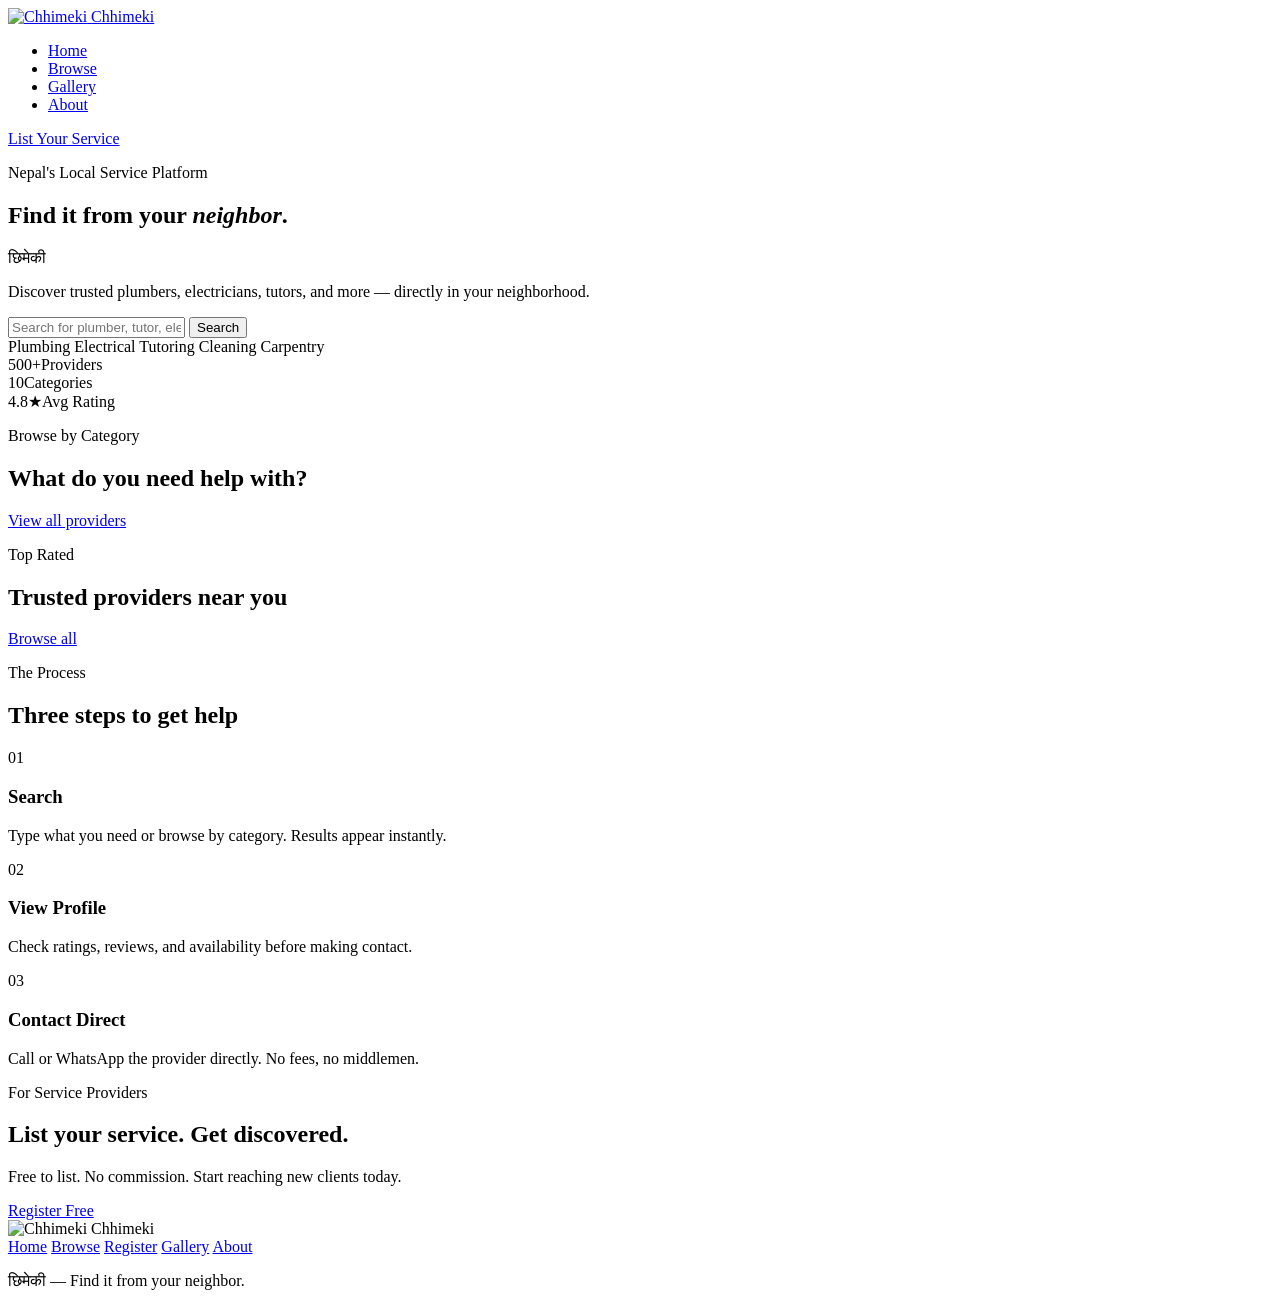
==== index.html @ 04ec8d13 "Initial commmit of index page" ====
<!DOCTYPE html>
<html lang="en">
<head>
  <meta charset="UTF-8">
  <meta name="viewport" content="width=device-width, initial-scale=1.0">
  <title>Chhimeki — Find it from your neighbor</title>
  <link rel="stylesheet" href="css/style.css">
  <link rel="stylesheet" href="css/nav.css">
  <link rel="stylesheet" href="css/pages/home.css">
</head>
<body>

  <!-- NAVBAR -->
  <nav id="navbar">
    <a href="index.html" class="nav-logo">
      <img src="assets/logo.png" alt="Chhimeki">
      <span>Chhimeki</span>
    </a>
    <ul class="nav-links">
      <li><a href="index.html" class="active">Home</a></li>
      <li><a href="browse.html">Browse</a></li>
      <li><a href="gallery.html">Gallery</a></li>
      <li><a href="about.html">About</a></li>
    </ul>
    <a href="register.html" class="btn-primary">List Your Service</a>
  </nav>

  <!-- HERO -->
  <section id="hero">
    <div class="hero-content">
      <p class="hero-label">Nepal's Local Service Platform</p>
      <h1 class="hero-title">Find it from your <em>neighbor</em>.</h1>
      <p class="hero-nepali">छिमेकी</p>
      <p class="hero-desc">Discover trusted plumbers, electricians, tutors, and more — directly in your neighborhood.</p>
      <div class="hero-search">
        <input type="text" id="heroSearch" placeholder="Search for plumber, tutor, electrician...">
        <button id="searchBtn">Search</button>
      </div>
      <div class="hero-tags">
        <span data-cat="Plumbing">Plumbing</span>
        <span data-cat="Electrical">Electrical</span>
        <span data-cat="Tutoring">Tutoring</span>
        <span data-cat="Cleaning">Cleaning</span>
        <span data-cat="Carpentry">Carpentry</span>
      </div>
    </div>
    <div class="hero-visual">
      <div class="stats-card">
        <div class="stat"><span class="stat-num">500+</span><span class="stat-label">Providers</span></div>
        <div class="stat"><span class="stat-num">10</span><span class="stat-label">Categories</span></div>
        <div class="stat"><span class="stat-num">4.8★</span><span class="stat-label">Avg Rating</span></div>
      </div>
    </div>
  </section>

  <!-- CATEGORIES -->
  <section id="categories">
    <div class="section-header">
      <p class="eyebrow">Browse by Category</p>
      <h2>What do you need help with?</h2>
      <a href="browse.html">View all providers</a>
    </div>
    <div id="categoriesGrid" class="categories-grid">
      <!-- Rendered by JS -->
    </div>
  </section>

  <!-- FEATURED PROVIDERS -->
  <section id="featured">
    <div class="section-header">
      <p class="eyebrow">Top Rated</p>
      <h2>Trusted providers near you</h2>
      <a href="browse.html">Browse all</a>
    </div>
    <div id="providersGrid" class="providers-grid">
      <!-- Rendered by JS -->
    </div>
  </section>

  <!-- HOW IT WORKS -->
  <section id="how-it-works">
    <div class="section-header">
      <p class="eyebrow">The Process</p>
      <h2>Three steps to get help</h2>
    </div>
    <div class="steps-grid">
      <div class="step">
        <span class="step-num">01</span>
        <h3>Search</h3>
        <p>Type what you need or browse by category. Results appear instantly.</p>
      </div>
      <div class="step">
        <span class="step-num">02</span>
        <h3>View Profile</h3>
        <p>Check ratings, reviews, and availability before making contact.</p>
      </div>
      <div class="step">
        <span class="step-num">03</span>
        <h3>Contact Direct</h3>
        <p>Call or WhatsApp the provider directly. No fees, no middlemen.</p>
      </div>
    </div>
  </section>

  <!-- PROVIDER CTA -->
  <section id="provider-cta">
    <div class="cta-content">
      <p class="eyebrow">For Service Providers</p>
      <h2>List your service. Get discovered.</h2>
      <p>Free to list. No commission. Start reaching new clients today.</p>
      <a href="register.html" class="btn-primary">Register Free</a>
    </div>
  </section>

  <!-- FOOTER -->
  <footer id="footer">
    <div class="footer-logo">
      <img src="assets/logo.png" alt="Chhimeki">
      <span>Chhimeki</span>
    </div>
    <nav class="footer-nav">
      <a href="index.html">Home</a>
      <a href="browse.html">Browse</a>
      <a href="register.html">Register</a>
      <a href="gallery.html">Gallery</a>
      <a href="about.html">About</a>
    </nav>
    <p class="footer-tagline">छिमेकी — Find it from your neighbor.</p>
  </footer>

  <script src="js/data.js"></script>
  <script src="js/render.js"></script>
  <script src="js/main.js"></script>
</body>
</html>
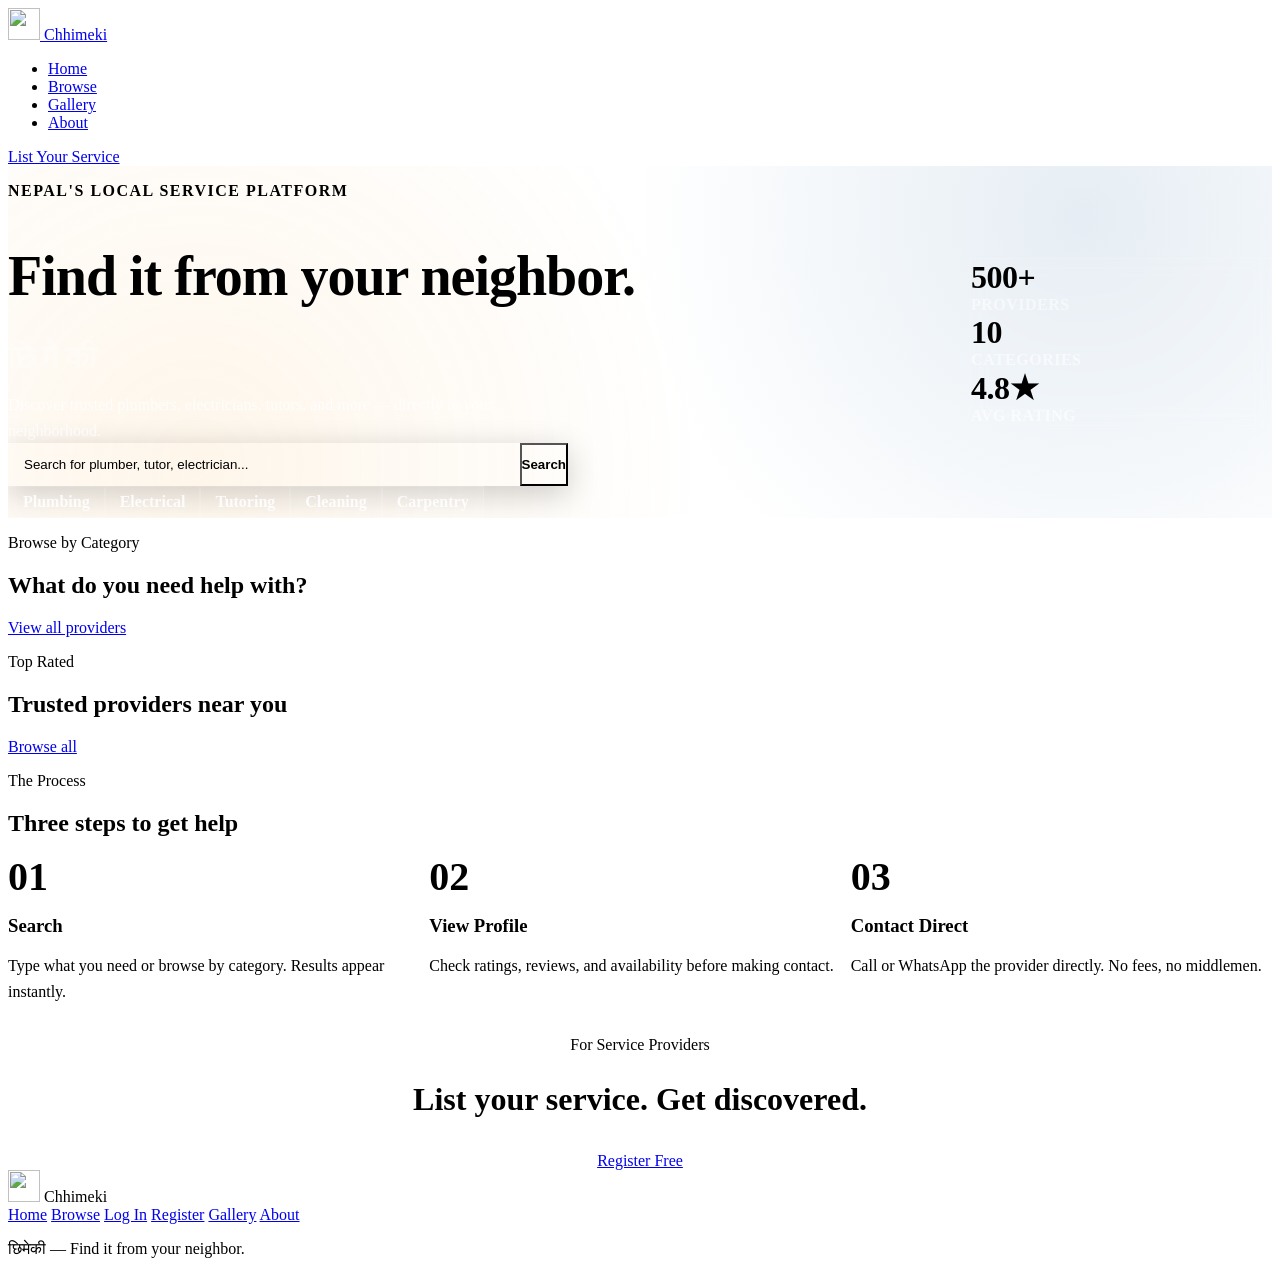
==== commit 840c7f85: "Merge branch 'main' of https://github.com/flawnlawyer/Chhimeki" ====
--- a/index.html
+++ b/index.html
@@ -13,7 +13,7 @@
   <!-- NAVBAR -->
   <nav id="navbar">
     <a href="index.html" class="nav-logo">
-      <img src="assets/logo.png" alt="Chhimeki">
+      <img src="assets/logo.svg" alt="" width="32" height="32">
       <span>Chhimeki</span>
     </a>
     <ul class="nav-links">
@@ -51,6 +51,7 @@
         <div class="stat"><span class="stat-num">4.8★</span><span class="stat-label">Avg Rating</span></div>
       </div>
     </div>
+    
   </section>
 
   <!-- CATEGORIES -->
@@ -115,12 +116,13 @@
   <!-- FOOTER -->
   <footer id="footer">
     <div class="footer-logo">
-      <img src="assets/logo.png" alt="Chhimeki">
+      <img src="assets/logo.svg" alt="" width="32" height="32">
       <span>Chhimeki</span>
     </div>
     <nav class="footer-nav">
       <a href="index.html">Home</a>
       <a href="browse.html">Browse</a>
+      <a href="login.html">Log In</a>
       <a href="register.html">Register</a>
       <a href="gallery.html">Gallery</a>
       <a href="about.html">About</a>
@@ -128,6 +130,7 @@
     <p class="footer-tagline">छिमेकी — Find it from your neighbor.</p>
   </footer>
 
+  <script src="js/session.js"></script>
   <script src="js/data.js"></script>
   <script src="js/render.js"></script>
   <script src="js/main.js"></script>
--- a/css/style.css
+++ b/css/style.css
@@ -0,0 +1 @@
+/* style.css — Chhimeki Global Styles */
--- a/css/nav.css
+++ b/css/nav.css
@@ -0,0 +1 @@
+/* nav.css — Chhimeki Navbar + Footer */
--- a/css/pages/home.css
+++ b/css/pages/home.css
@@ -0,0 +1,311 @@
+/* 
+   CHHIMEKI — HOME PAGE
+   css/pages/home.css
+ */
+
+/* ── HERO ───────────────────────────────────────────────────────────────── */
+#hero {
+  background: linear-gradient(160deg, var(--navy-dark) 0%, var(--navy) 50%, #234a72 100%);
+  color: var(--white);
+  padding: calc(var(--navbar-h) + var(--sp-12)) var(--sp-6) var(--sp-16);
+  display: grid;
+  grid-template-columns: 1fr;
+  align-items: center;
+  gap: var(--sp-12);
+  position: relative;
+  overflow: hidden;
+}
+
+#hero::before {
+  content: '';
+  position: absolute;
+  inset: 0;
+  background:
+    radial-gradient(circle at 15% 85%, rgba(244, 165, 53, 0.1) 0%, transparent 45%),
+    radial-gradient(circle at 85% 15%, rgba(46, 109, 164, 0.12) 0%, transparent 40%);
+  pointer-events: none;
+}
+
+.hero-content,
+.hero-visual {
+  position: relative;
+  z-index: 1;
+  max-width: var(--container);
+  margin: 0 auto;
+  width: 100%;
+}
+
+.hero-label {
+  font-size: var(--fs-small);
+  font-weight: 700;
+  letter-spacing: 1.5px;
+  text-transform: uppercase;
+  color: var(--amber);
+  margin-bottom: var(--sp-3);
+}
+
+.hero-title {
+  font-size: clamp(2.25rem, 6vw, 3.5rem);
+  line-height: 1.08;
+  font-weight: 800;
+  letter-spacing: -1px;
+  color: var(--white);
+  margin-bottom: var(--sp-2);
+}
+
+.hero-title em {
+  font-style: normal;
+  color: var(--amber);
+}
+
+.hero-nepali {
+  font-size: clamp(1.5rem, 4vw, 2rem);
+  font-weight: 800;
+  letter-spacing: 6px;
+  color: rgba(255, 255, 255, 0.35);
+  margin-bottom: var(--sp-4);
+}
+
+.hero-desc {
+  color: rgba(255, 255, 255, 0.75);
+  font-size: var(--fs-h3);
+  line-height: 1.6;
+  max-width: 520px;
+  margin-bottom: var(--sp-8);
+}
+
+/* Hero search */
+.hero-search {
+  display: flex;
+  gap: var(--sp-2);
+  background: var(--white);
+  border-radius: var(--r-md);
+  padding: var(--sp-1);
+  max-width: 560px;
+  margin-bottom: var(--sp-6);
+  box-shadow: 0 8px 32px rgba(0, 0, 0, 0.2);
+  transition: box-shadow var(--t-base);
+}
+
+.hero-search:focus-within {
+  box-shadow: 0 8px 32px rgba(0, 0, 0, 0.25), 0 0 0 3px rgba(244, 165, 53, 0.25);
+}
+
+.hero-search input {
+  flex: 1;
+  border: none;
+  background: transparent;
+  padding: 14px 16px;
+  color: var(--text-dark);
+  outline: none;
+}
+
+.hero-search input::placeholder {
+  color: var(--text-faint);
+}
+
+.hero-search button {
+  background: var(--amber);
+  color: var(--navy-dark);
+  font-weight: 600;
+  padding: 0 var(--sp-6);
+  border-radius: var(--r-sm);
+  transition: background var(--t-fast), transform var(--t-fast);
+}
+
+.hero-search button:hover {
+  background: var(--amber-dark);
+  transform: translateY(-1px);
+}
+
+/* Quick category tags */
+.hero-tags {
+  display: flex;
+  flex-wrap: wrap;
+  gap: var(--sp-2);
+}
+
+.hero-tags span {
+  padding: 6px 14px;
+  border-radius: var(--r-pill);
+  font-size: var(--fs-small);
+  font-weight: 600;
+  background: rgba(255, 255, 255, 0.08);
+  border: 1px solid rgba(255, 255, 255, 0.12);
+  color: rgba(255, 255, 255, 0.85);
+  cursor: pointer;
+  transition: all var(--t-fast);
+}
+
+.hero-tags span:hover {
+  background: rgba(255, 255, 255, 0.14);
+  border-color: var(--amber);
+  color: var(--white);
+}
+
+/* Stats card */
+.hero-visual {
+  display: flex;
+  justify-content: center;
+}
+
+.stats-card {
+  background: rgba(255, 255, 255, 0.06);
+  border: 1px solid rgba(255, 255, 255, 0.1);
+  border-radius: var(--r-lg);
+  padding: var(--sp-8);
+  display: flex;
+  flex-direction: column;
+  gap: var(--sp-6);
+  width: 100%;
+  max-width: 300px;
+  backdrop-filter: blur(8px);
+}
+
+.stat {
+  display: flex;
+  flex-direction: column;
+  gap: var(--sp-1);
+}
+
+.stat-num {
+  font-size: 2rem;
+  font-weight: 800;
+  color: var(--white);
+  letter-spacing: -0.5px;
+}
+
+.stat-label {
+  font-size: var(--fs-small);
+  font-weight: 600;
+  color: rgba(255, 255, 255, 0.55);
+  text-transform: uppercase;
+  letter-spacing: 0.5px;
+}
+
+/* ── SECTIONS ─────────────────────────────────────────────────────────────── */
+#categories,
+#featured,
+#how-it-works {
+  max-width: var(--container);
+  margin: 0 auto;
+  padding: var(--sp-12) var(--sp-6);
+}
+
+#featured {
+  background: var(--white);
+  border-top: 1px solid var(--border);
+  border-bottom: 1px solid var(--border);
+  max-width: none;
+}
+
+#featured > .section-header,
+#featured > .providers-grid {
+  max-width: var(--container);
+  margin-left: auto;
+  margin-right: auto;
+  padding-left: var(--sp-6);
+  padding-right: var(--sp-6);
+}
+
+#featured > .providers-grid {
+  padding-bottom: var(--sp-4);
+}
+
+/* How it works */
+#how-it-works {
+  padding-bottom: var(--sp-16);
+}
+
+.steps-grid {
+  display: grid;
+  grid-template-columns: 1fr;
+  gap: var(--sp-4);
+}
+
+.step {
+  background: var(--white);
+  border: 1px solid var(--border);
+  border-radius: var(--r-md);
+  padding: var(--sp-8) var(--sp-6);
+  box-shadow: var(--shadow-card);
+  transition: all var(--t-base);
+}
+
+.step:hover {
+  transform: translateY(-3px);
+  box-shadow: var(--shadow-hover);
+  border-color: var(--mid-blue);
+}
+
+.step-num {
+  display: block;
+  font-size: 2.5rem;
+  font-weight: 800;
+  color: var(--light);
+  line-height: 1;
+  margin-bottom: var(--sp-4);
+}
+
+.step h3 {
+  margin-bottom: var(--sp-2);
+}
+
+.step p {
+  line-height: 1.6;
+}
+
+/* Provider CTA */
+#provider-cta {
+  background: linear-gradient(135deg, var(--navy) 0%, var(--navy-dark) 100%);
+  padding: var(--sp-16) var(--sp-6);
+  text-align: center;
+}
+
+.cta-content {
+  max-width: 560px;
+  margin: 0 auto;
+}
+
+.cta-content h2 {
+  color: var(--white);
+  font-size: clamp(1.5rem, 4vw, 2rem);
+  margin-bottom: var(--sp-3);
+}
+
+.cta-content p {
+  color: rgba(255, 255, 255, 0.75);
+  font-size: var(--fs-h3);
+  margin-bottom: var(--sp-6);
+}
+
+.cta-content .eyebrow {
+  color: var(--amber);
+}
+
+/* ── RESPONSIVE ─────────────────────────────────────────────────────────── */
+@media (min-width: 768px) {
+  .steps-grid {
+    grid-template-columns: repeat(3, 1fr);
+    gap: var(--sp-6);
+  }
+}
+
+@media (min-width: 900px) {
+  #hero {
+    grid-template-columns: 1.15fr 0.85fr;
+    padding-left: max(var(--sp-6), calc((100vw - var(--container)) / 2 + var(--sp-6)));
+    padding-right: max(var(--sp-6), calc((100vw - var(--container)) / 2 + var(--sp-6)));
+  }
+
+  .hero-visual {
+    justify-content: flex-end;
+  }
+}
+
+@media (min-width: 1200px) {
+  #hero {
+    padding-top: calc(var(--navbar-h) + var(--sp-16));
+    padding-bottom: var(--sp-16);
+  }
+}
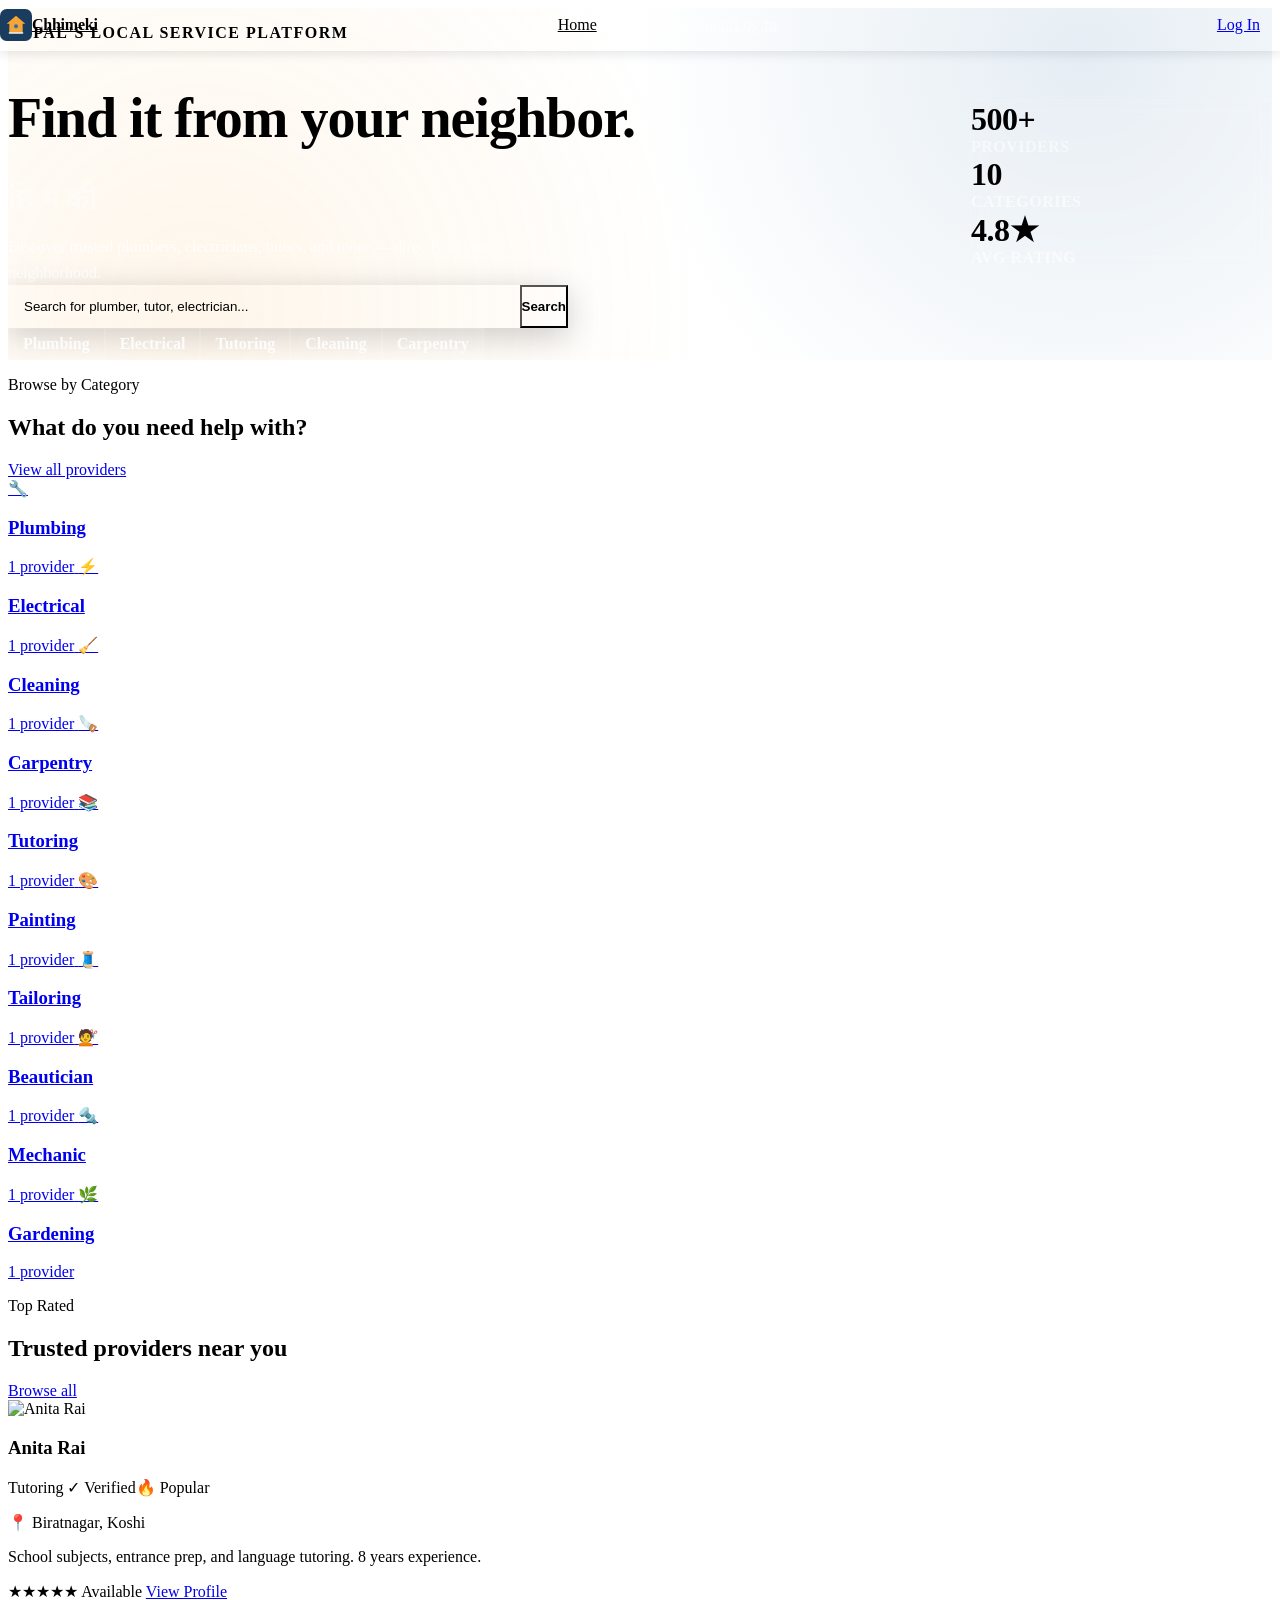
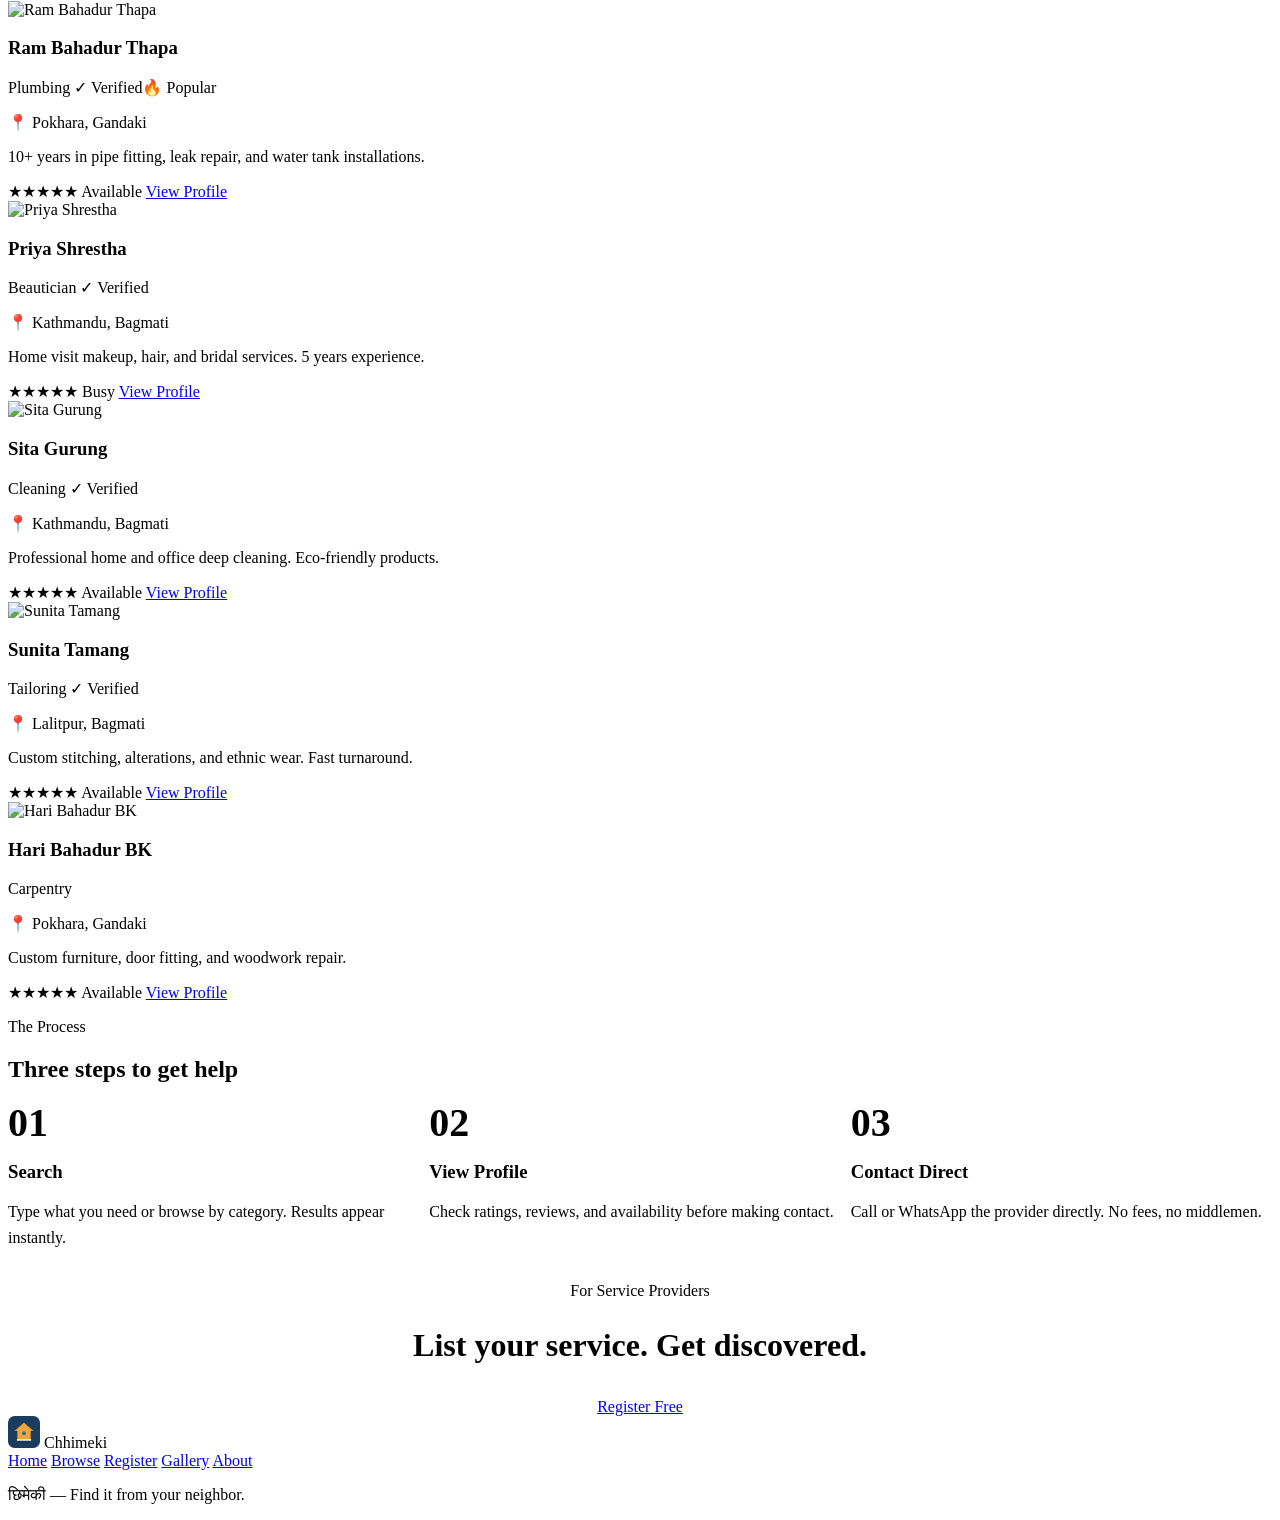
==== commit d7a9135b: "Agent Host changes for agents/gallery-photos-login-fix-registration-update" ====
--- a/index.html
+++ b/index.html
@@ -122,7 +122,6 @@
     <nav class="footer-nav">
       <a href="index.html">Home</a>
       <a href="browse.html">Browse</a>
-      <a href="login.html">Log In</a>
       <a href="register.html">Register</a>
       <a href="gallery.html">Gallery</a>
       <a href="about.html">About</a>
--- a/css/nav.css
+++ b/css/nav.css
@@ -1 +1,195 @@
-/* nav.css — Chhimeki Navbar + Footer */
+/* 
+   CHHIMEKI — NAVIGATION
+   css/nav.css
+ */
+
+#navbar {
+  background: var(--navy-dark);
+  height: var(--navbar-h);
+  position: fixed;
+  top: 0;
+  left: 0;
+  width: 100%;
+  z-index: 1000;
+  display: flex;
+  align-items: center;
+  justify-content: space-between;
+  padding: 0 var(--sp-6);
+  border-bottom: 1px solid rgba(255, 255, 255, 0.06);
+  box-shadow: 0 1px 12px rgba(13, 34, 55, 0.15);
+}
+
+#navbar::after {
+  content: '';
+  position: absolute;
+  bottom: 0;
+  left: 0;
+  width: 100%;
+  height: 2px;
+  background: linear-gradient(90deg, var(--amber), var(--mid-blue), var(--amber));
+  opacity: 0.6;
+}
+
+.nav-logo {
+  display: flex;
+  align-items: center;
+  gap: var(--sp-2);
+  font-size: var(--fs-h3);
+  font-weight: 800;
+  color: var(--white);
+  letter-spacing: -0.25px;
+  z-index: 1;
+}
+
+.nav-logo img {
+  height: 32px;
+  width: 32px;
+  flex-shrink: 0;
+  display: block;
+}
+
+.nav-links {
+  display: flex;
+  align-items: center;
+  gap: var(--sp-6);
+  list-style: none;
+}
+
+.nav-links a {
+  position: relative;
+  font-weight: 500;
+  color: rgba(255, 255, 255, 0.65);
+  font-size: var(--fs-body);
+  padding: var(--sp-2) 0;
+  transition: color var(--t-fast);
+}
+
+.nav-links a:hover,
+.nav-links a.active {
+  color: var(--white);
+}
+
+.nav-links a.active::after {
+  content: '';
+  position: absolute;
+  bottom: 0;
+  left: 0;
+  width: 100%;
+  height: 2px;
+  background: var(--amber);
+  border-radius: var(--r-pill);
+}
+
+#navbar > .btn-primary {
+  padding: 10px 20px;
+  font-size: var(--fs-small);
+  z-index: 1;
+}
+
+#navbar > .btn-danger {
+  padding: 10px 20px;
+  font-size: var(--fs-small);
+  z-index: 1;
+}
+
+/* ── MOBILE NAVIGATION ──────────────────────────────────────────────────── */
+.nav-toggle {
+  display: none;
+  flex-direction: column;
+  justify-content: center;
+  gap: 5px;
+  width: 40px;
+  height: 40px;
+  padding: var(--sp-2);
+  border-radius: var(--r-sm);
+  transition: background var(--t-fast);
+  z-index: 1001;
+}
+
+.nav-toggle span {
+  display: block;
+  width: 22px;
+  height: 2px;
+  background: var(--white);
+  border-radius: var(--r-pill);
+  transition: transform var(--t-base), opacity var(--t-fast);
+}
+
+.nav-toggle:hover {
+  background: rgba(255, 255, 255, 0.08);
+}
+
+.nav-open .nav-toggle span:nth-child(1) {
+  transform: translateY(7px) rotate(45deg);
+}
+
+.nav-open .nav-toggle span:nth-child(2) {
+  opacity: 0;
+}
+
+.nav-open .nav-toggle span:nth-child(3) {
+  transform: translateY(-7px) rotate(-45deg);
+}
+
+@media (max-width: 900px) {
+  #navbar {
+    padding: 0 var(--sp-4);
+  }
+
+  .nav-toggle {
+    display: flex;
+    order: 3;
+    margin-left: auto;
+  }
+
+  .nav-links {
+    position: fixed;
+    top: var(--navbar-h);
+    left: 0;
+    right: 0;
+    bottom: 0;
+    flex-direction: column;
+    align-items: stretch;
+    gap: 0;
+    background: var(--navy-dark);
+    padding: var(--sp-6) var(--sp-4);
+    transform: translateX(100%);
+    transition: transform var(--t-base);
+    overflow-y: auto;
+  }
+
+  .nav-open .nav-links {
+    transform: translateX(0);
+  }
+
+  .nav-links li {
+    border-bottom: 1px solid rgba(255, 255, 255, 0.06);
+  }
+
+  .nav-links a {
+    display: block;
+    padding: var(--sp-4) var(--sp-2);
+    font-size: var(--fs-h3);
+  }
+
+  .nav-links a.active::after {
+    display: none;
+  }
+
+  #navbar > .btn-primary,
+  #navbar > .btn-danger {
+    display: none;
+  }
+
+  .nav-cta-mobile {
+    margin-top: var(--sp-4);
+    border-bottom: none !important;
+  }
+
+  .nav-cta-mobile .btn-primary,
+  .nav-cta-mobile .btn-danger {
+    display: flex;
+    width: 100%;
+    justify-content: center;
+  }
+}
